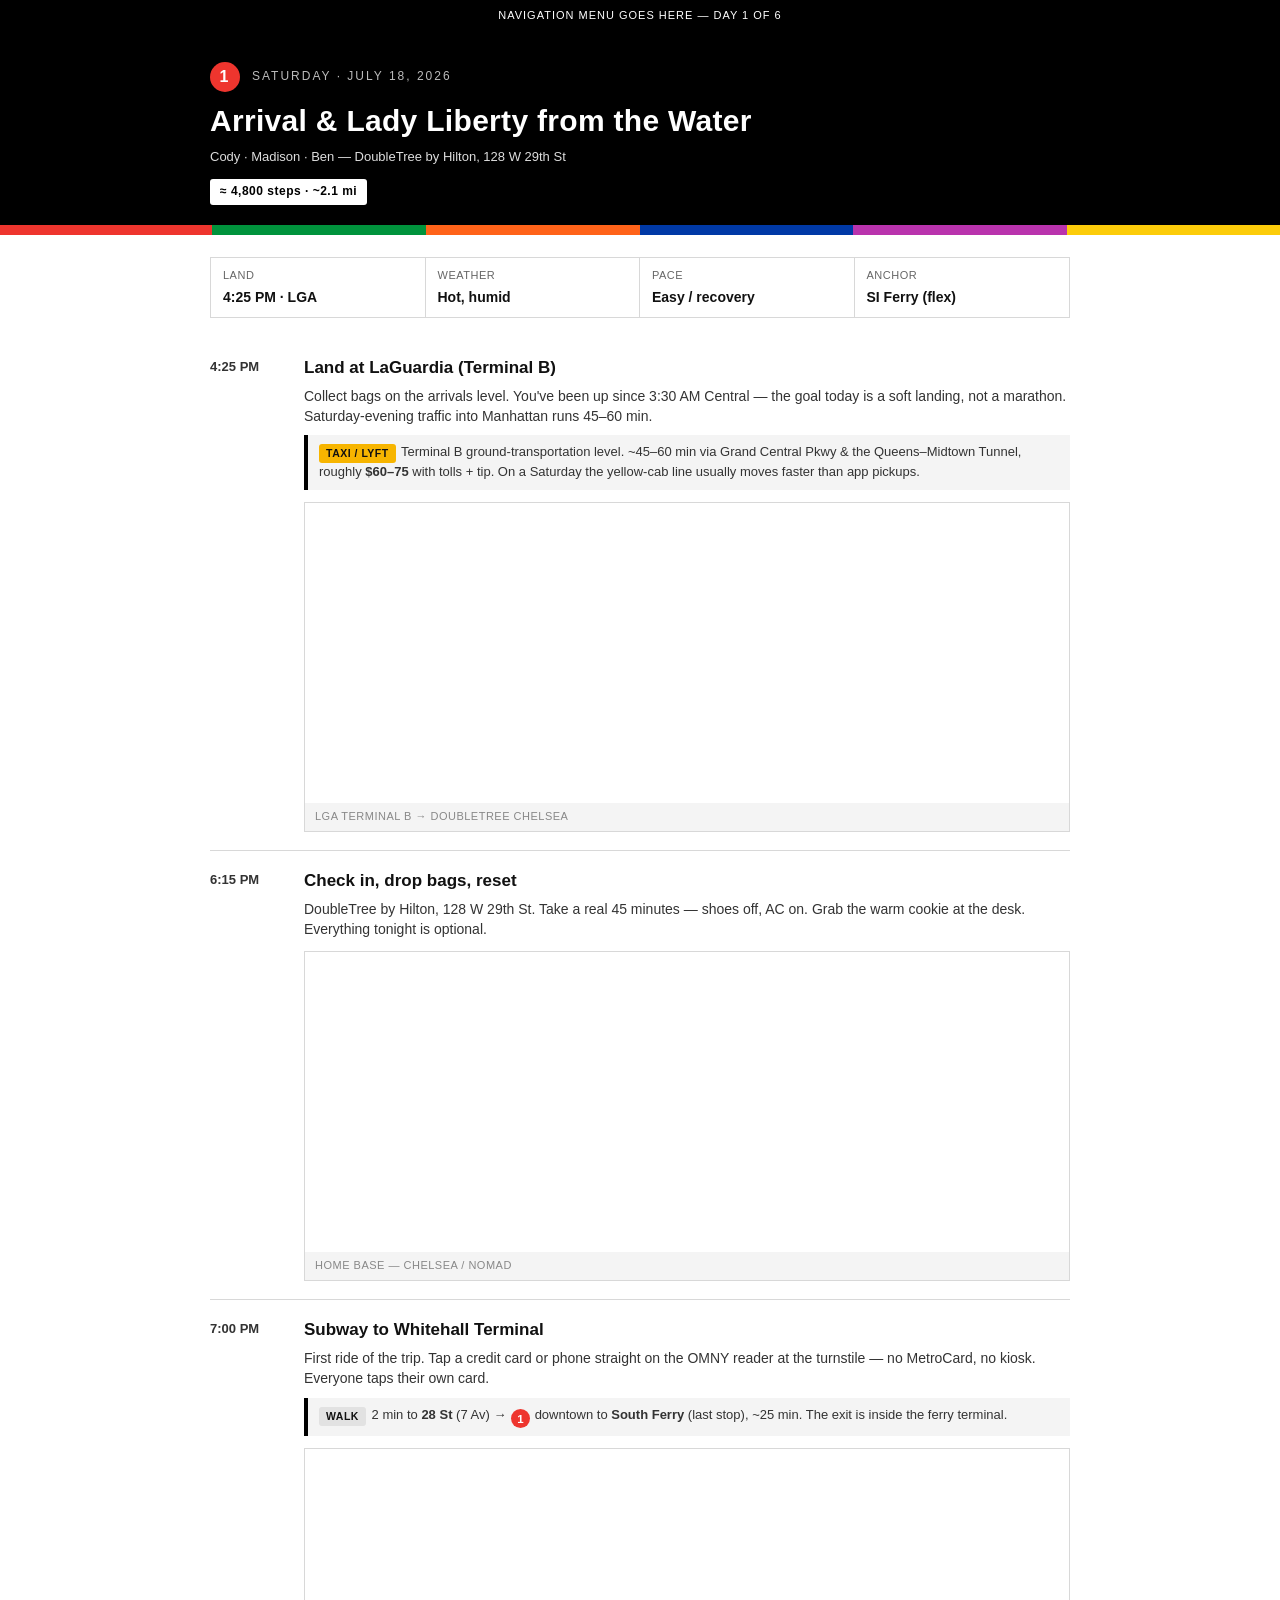
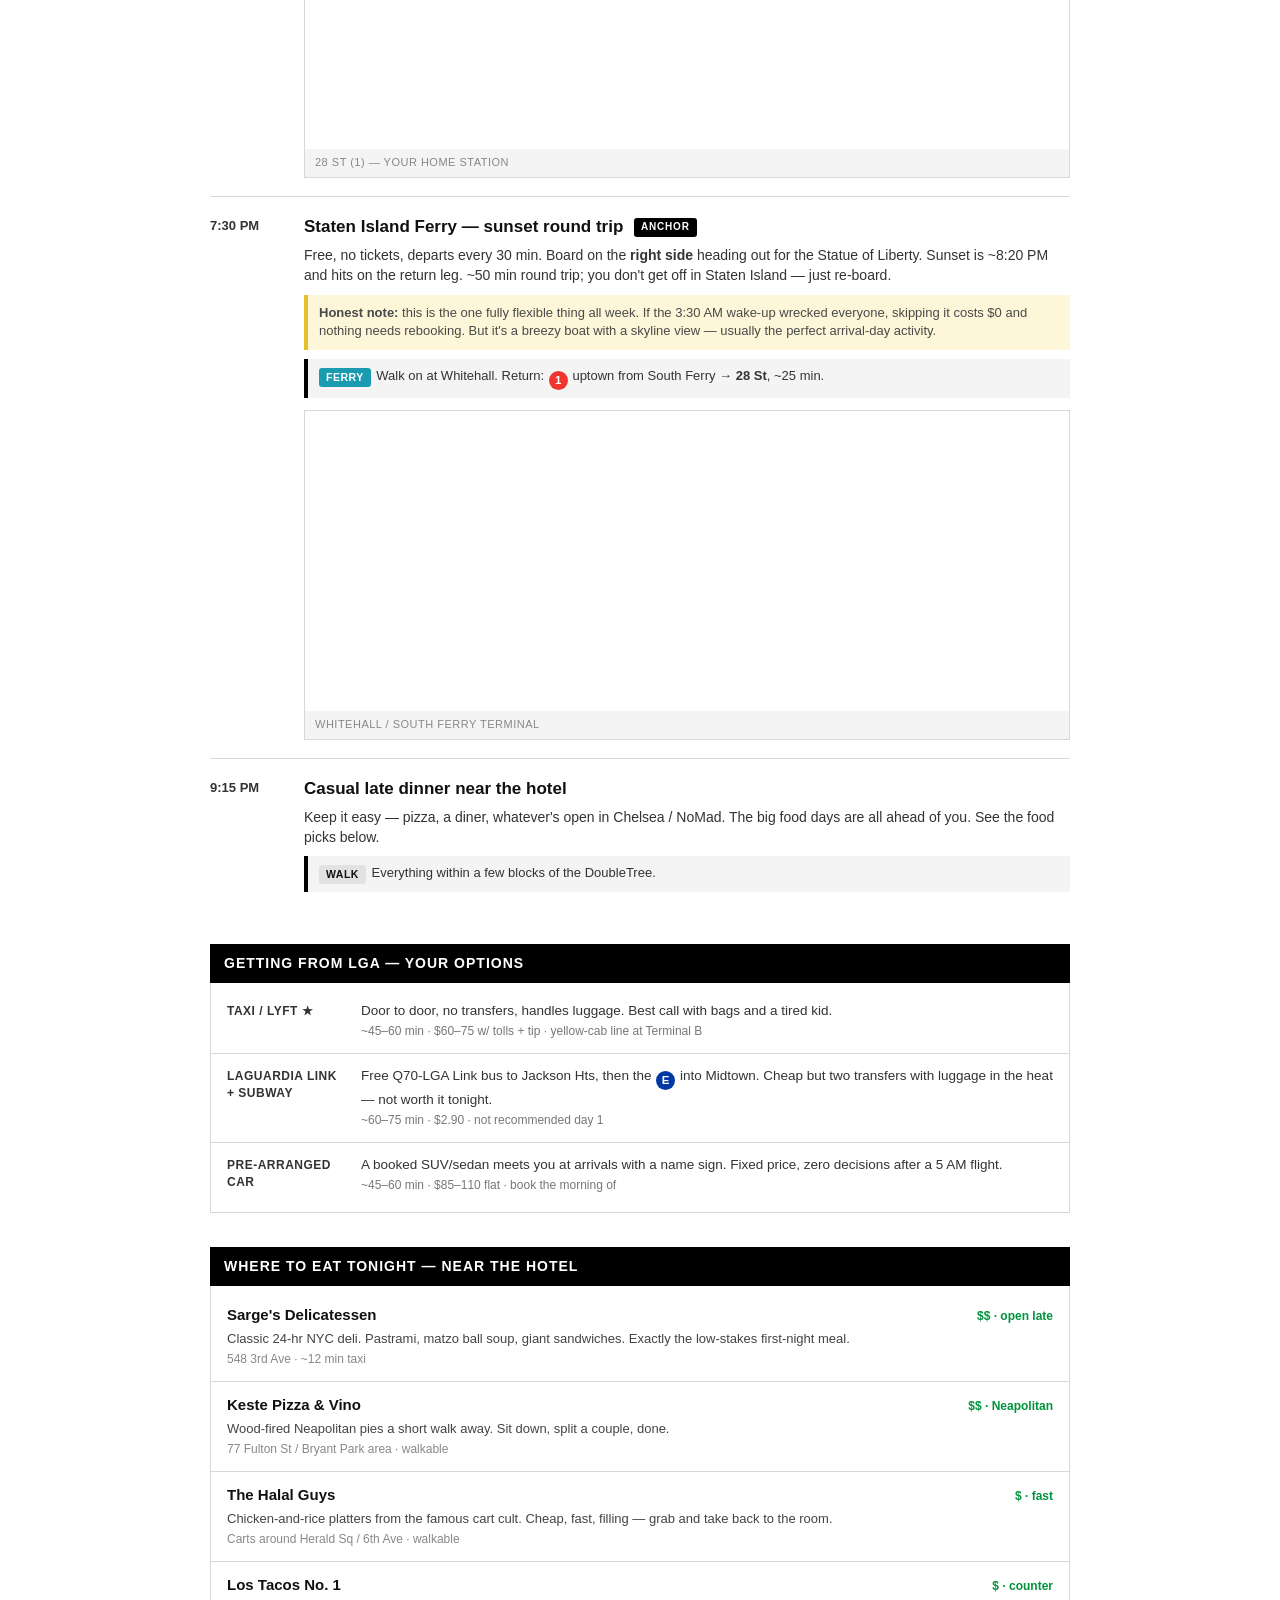
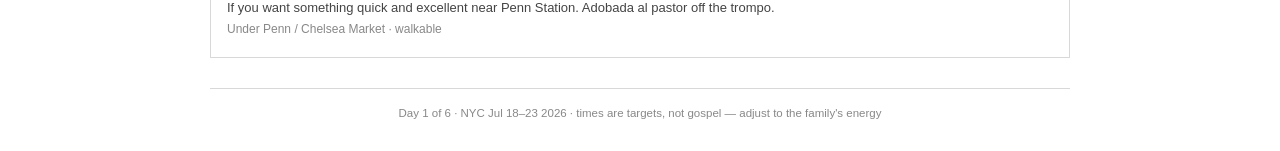
==== day1.html @ 5d7c2f26 "Add files via upload" ====
<!DOCTYPE html>
<html lang="en">
<head>
<meta charset="UTF-8">
<meta name="viewport" content="width=device-width, initial-scale=1.0">
<title>Day 1 · Sat Jul 18 — Arrival & Lady Liberty</title>
<link rel="stylesheet" href="style.css">
</head>
<body>
<div class="navnote">Navigation menu goes here — Day 1 of 6</div>

<header class="signboard">
  <div class="wrap">
    <div class="kicker"><span class="num" style="background:var(--d1)">1</span> Saturday · July 18, 2026</div>
    <h1>Arrival &amp; Lady Liberty from the Water</h1>
    <div class="sub">Cody · Madison · Ben — DoubleTree by Hilton, 128 W 29th St</div>
    <span class="stepchip">≈ 4,800 steps · ~2.1 mi</span>
  </div>
</header>

<div class="wrap">
  <div class="snapshot">
    <div class="cell">Land<b>4:25 PM · LGA</b></div>
    <div class="cell">Weather<b>Hot, humid</b></div>
    <div class="cell">Pace<b>Easy / recovery</b></div>
    <div class="cell">Anchor<b>SI Ferry (flex)</b></div>
  </div>

  <div class="stops">

    <div class="stop"><div class="t">4:25 PM</div><div>
      <div class="name">Land at LaGuardia (Terminal B)</div>
      <div class="note">Collect bags on the arrivals level. You've been up since 3:30 AM Central — the goal today is a soft landing, not a marathon. Saturday-evening traffic into Manhattan runs 45–60 min.</div>
      <div class="transit"><span class="chip taxi">TAXI / LYFT</span> Terminal B ground-transportation level. ~45–60 min via Grand Central Pkwy &amp; the Queens–Midtown Tunnel, roughly <b>$60–75</b> with tolls + tip. On a Saturday the yellow-cab line usually moves faster than app pickups.</div>
      <div class="map">
        <iframe loading="lazy" src="https://www.google.com/maps?q=LaGuardia+Airport+Terminal+B+to+128+W+29th+St+New+York&output=embed"></iframe>
        <div class="cap">LGA Terminal B → DoubleTree Chelsea</div>
      </div>
    </div></div>

    <div class="stop"><div class="t">6:15 PM</div><div>
      <div class="name">Check in, drop bags, reset</div>
      <div class="note">DoubleTree by Hilton, 128 W 29th St. Take a real 45 minutes — shoes off, AC on. Grab the warm cookie at the desk. Everything tonight is optional.</div>
      <div class="map">
        <iframe loading="lazy" src="https://www.google.com/maps?q=DoubleTree+by+Hilton+128+W+29th+St+New+York&output=embed"></iframe>
        <div class="cap">Home base — Chelsea / NoMad</div>
      </div>
    </div></div>

    <div class="stop"><div class="t">7:00 PM</div><div>
      <div class="name">Subway to Whitehall Terminal</div>
      <div class="note">First ride of the trip. Tap a credit card or phone straight on the OMNY reader at the turnstile — no MetroCard, no kiosk. Everyone taps their own card.</div>
      <div class="transit"><span class="chip walk">WALK</span> 2 min to <b>28 St</b> (7 Av) → <span class="rb r1">1</span> downtown to <b>South Ferry</b> (last stop), ~25 min. The exit is inside the ferry terminal.</div>
      <div class="map">
        <iframe loading="lazy" src="https://www.google.com/maps?q=28+St+1+train+station+7th+Ave+New+York&output=embed"></iframe>
        <div class="cap">28 St (1) — your home station</div>
      </div>
    </div></div>

    <div class="stop"><div class="t">7:30 PM</div><div>
      <div class="name">Staten Island Ferry — sunset round trip <span class="anchor">Anchor</span></div>
      <div class="note">Free, no tickets, departs every 30 min. Board on the <b>right side</b> heading out for the Statue of Liberty. Sunset is ~8:20 PM and hits on the return leg. ~50 min round trip; you don't get off in Staten Island — just re-board.</div>
      <div class="tip"><b>Honest note:</b> this is the one fully flexible thing all week. If the 3:30 AM wake-up wrecked everyone, skipping it costs $0 and nothing needs rebooking. But it's a breezy boat with a skyline view — usually the perfect arrival-day activity.</div>
      <div class="transit"><span class="chip ferry">FERRY</span> Walk on at Whitehall. Return: <span class="rb r1">1</span> uptown from South Ferry → <b>28 St</b>, ~25 min.</div>
      <div class="map">
        <iframe loading="lazy" src="https://www.google.com/maps?q=Staten+Island+Ferry+Whitehall+Terminal&output=embed"></iframe>
        <div class="cap">Whitehall / South Ferry Terminal</div>
      </div>
    </div></div>

    <div class="stop"><div class="t">9:15 PM</div><div>
      <div class="name">Casual late dinner near the hotel</div>
      <div class="note">Keep it easy — pizza, a diner, whatever's open in Chelsea / NoMad. The big food days are all ahead of you. See the food picks below.</div>
      <div class="transit"><span class="chip walk">WALK</span> Everything within a few blocks of the DoubleTree.</div>
    </div></div>

  </div>

  <!-- TRANSPORT OPTIONS -->
  <div class="blockhead">Getting from LGA — your options</div>
  <div class="blockbody">
    <div class="opt"><div class="lab">Taxi / Lyft ★</div><div class="body">Door to door, no transfers, handles luggage. Best call with bags and a tired kid.<div class="meta">~45–60 min · $60–75 w/ tolls + tip · yellow-cab line at Terminal B</div></div></div>
    <div class="opt"><div class="lab">LaGuardia Link + Subway</div><div class="body">Free Q70-LGA Link bus to Jackson Hts, then the <span class="rb rE">E</span> into Midtown. Cheap but two transfers with luggage in the heat — not worth it tonight.<div class="meta">~60–75 min · $2.90 · not recommended day 1</div></div></div>
    <div class="opt"><div class="lab">Pre-arranged car</div><div class="body">A booked SUV/sedan meets you at arrivals with a name sign. Fixed price, zero decisions after a 5 AM flight.<div class="meta">~45–60 min · $85–110 flat · book the morning of</div></div></div>
  </div>

  <!-- FOOD -->
  <div class="blockhead">Where to eat tonight — near the hotel</div>
  <div class="blockbody food">
    <div class="item"><div class="top"><span class="nm">Sarge's Delicatessen</span><span class="price">$$ · open late</span></div>
      <div class="desc">Classic 24-hr NYC deli. Pastrami, matzo ball soup, giant sandwiches. Exactly the low-stakes first-night meal.</div>
      <div class="addr">548 3rd Ave · ~12 min taxi</div></div>
    <div class="item"><div class="top"><span class="nm">Keste Pizza &amp; Vino</span><span class="price">$$ · Neapolitan</span></div>
      <div class="desc">Wood-fired Neapolitan pies a short walk away. Sit down, split a couple, done.</div>
      <div class="addr">77 Fulton St / Bryant Park area · walkable</div></div>
    <div class="item"><div class="top"><span class="nm">The Halal Guys</span><span class="price">$ · fast</span></div>
      <div class="desc">Chicken-and-rice platters from the famous cart cult. Cheap, fast, filling — grab and take back to the room.</div>
      <div class="addr">Carts around Herald Sq / 6th Ave · walkable</div></div>
    <div class="item"><div class="top"><span class="nm">Los Tacos No. 1</span><span class="price">$ · counter</span></div>
      <div class="desc">If you want something quick and excellent near Penn Station. Adobada al pastor off the trompo.</div>
      <div class="addr">Under Penn / Chelsea Market · walkable</div></div>
  </div>

  <footer>Day 1 of 6 · NYC Jul 18–23 2026 · times are targets, not gospel — adjust to the family's energy</footer>
</div>
</body>
</html>
---- style.css ----
:root{
  --d1:#EE352E; --d2:#00933C; --d3:#FF6319; --d4:#0039A6; --d5:#B933AD; --d6:#FCCC0A;
  --ink:#111; --paper:#fff; --rule:#d8d8d8; --soft:#f4f4f4;
}
*{box-sizing:border-box;margin:0;padding:0}
body{font-family:Helvetica,Arial,sans-serif;color:var(--ink);background:var(--paper);line-height:1.45}
.wrap{max-width:900px;margin:0 auto;padding:0 20px}

/* Signboard header */
.signboard{background:#000;color:#fff;padding:30px 0 20px;border-bottom:10px solid;
  border-image:linear-gradient(90deg,var(--d1) 0 16.6%,var(--d2) 0 33.3%,var(--d3) 0 50%,var(--d4) 0 66.6%,var(--d5) 0 83.3%,var(--d6) 0 100%) 1}
.signboard .kicker{font-size:12px;letter-spacing:2px;text-transform:uppercase;color:#bbb;display:flex;align-items:center;gap:12px}
.signboard .kicker .num{width:30px;height:30px;border-radius:50%;color:#fff;font-size:16px;font-weight:700;display:flex;align-items:center;justify-content:center;flex:none}
.signboard h1{font-size:30px;font-weight:700;letter-spacing:.3px;line-height:1.15;margin-top:12px}
.signboard .sub{margin-top:10px;font-size:13px;color:#ddd}
.signboard .stepchip{display:inline-block;margin-top:12px;background:#fff;color:#000;font-size:12px;font-weight:700;padding:4px 10px;border-radius:3px;letter-spacing:.5px}

/* Snapshot bar */
.snapshot{display:grid;grid-template-columns:repeat(4,1fr);border:1px solid var(--rule);margin:22px 0 6px}
.snapshot .cell{padding:10px 12px;font-size:11px;color:#666;border-right:1px solid var(--rule);text-transform:uppercase;letter-spacing:.5px}
.snapshot .cell:last-child{border-right:none}
.snapshot .cell b{display:block;color:var(--ink);font-size:14px;margin-top:3px;text-transform:none;letter-spacing:0}
@media(max-width:640px){.snapshot{grid-template-columns:1fr 1fr}.snapshot .cell{border-bottom:1px solid var(--rule)}}

/* Stops */
.stops{margin-top:20px}
.stop{display:grid;grid-template-columns:78px 1fr;gap:16px;padding:18px 0;border-bottom:1px solid var(--rule)}
.stop:last-child{border-bottom:none}
.stop .t{font-size:13px;font-weight:700;padding-top:2px;color:#333}
.name{font-size:17px;font-weight:700}
.note{font-size:14px;color:#333;margin-top:5px}
.anchor{display:inline-block;background:#000;color:#fff;font-size:10px;font-weight:700;letter-spacing:.8px;text-transform:uppercase;padding:2px 7px;border-radius:3px;margin-left:6px;vertical-align:2px}

/* Transit strip */
.transit{background:var(--soft);border-left:4px solid #000;font-size:13px;color:#333;padding:8px 11px;margin-top:9px}
.transit b{font-weight:700}
.rb{display:inline-flex;align-items:center;justify-content:center;width:19px;height:19px;border-radius:50%;color:#fff;font-size:11.5px;font-weight:700;vertical-align:-4px;margin:0 1px}
.rb.r1,.rb.r2,.rb.r3{background:#EE352E}
.rb.r4,.rb.r5,.rb.r6{background:#00933C}
.rb.rA,.rb.rC,.rb.rE{background:#0039A6}
.rb.rB,.rb.rD,.rb.rF,.rb.rM{background:#FF6319}
.rb.rN,.rb.rQ,.rb.rR,.rb.rW{background:#FCCC0A;color:#111}
.rb.rL{background:#A7A9AC}
.rb.rJ,.rb.rZ{background:#996633}
.rb.rS{background:#808183}
.chip{display:inline-block;font-size:10.5px;font-weight:700;letter-spacing:.5px;padding:2px 7px;border-radius:3px;vertical-align:-1px;margin-right:2px}
.chip.walk{background:#e2e2e2;color:#111}
.chip.taxi{background:#f7b500;color:#111}
.chip.ferry{background:#1b9bb0;color:#fff}
.chip.fly{background:#333;color:#fff}
.chip.subway{background:#000;color:#fff}

/* Tips + flex */
.tip{background:#fdf6d8;border-left:4px solid #e5c02a;font-size:13px;color:#4a4a4a;padding:9px 11px;margin-top:9px}
.flexnote{font-size:13px;font-style:italic;color:#666;margin-top:7px}

/* Map embeds */
.map{margin-top:12px;border:1px solid var(--rule)}
.map iframe{display:block;width:100%;height:300px;border:0}
.map .cap{font-size:11px;color:#888;padding:6px 10px;background:var(--soft);text-transform:uppercase;letter-spacing:.5px}

/* Options grids (transport / food) */
.blockhead{background:#000;color:#fff;font-size:14px;font-weight:700;letter-spacing:1px;text-transform:uppercase;padding:9px 14px;margin-top:34px}
.blockbody{border:1px solid var(--rule);border-top:none;padding:6px 0}
.opt{display:grid;grid-template-columns:120px 1fr;gap:14px;padding:12px 16px;border-bottom:1px solid var(--rule)}
.opt:last-child{border-bottom:none}
.opt .lab{font-size:12px;font-weight:700;text-transform:uppercase;letter-spacing:.5px;color:#333;padding-top:2px}
.opt .body{font-size:13.5px;color:#333}
.opt .body .meta{font-size:12px;color:#777;margin-top:3px}
.opt .body a{color:#0039A6}

/* Food cards */
.food{display:grid;grid-template-columns:1fr;gap:0}
.food .item{padding:12px 16px;border-bottom:1px solid var(--rule)}
.food .item:last-child{border-bottom:none}
.food .item .top{display:flex;justify-content:space-between;align-items:baseline;gap:10px;flex-wrap:wrap}
.food .item .nm{font-size:15px;font-weight:700}
.food .item .price{font-size:12px;color:#00933C;font-weight:700;white-space:nowrap}
.food .item .desc{font-size:13px;color:#444;margin-top:4px}
.food .item .addr{font-size:12px;color:#888;margin-top:3px}

/* Nav placeholder */
.navnote{background:#000;color:#fff;text-align:center;font-size:11px;letter-spacing:1px;text-transform:uppercase;padding:8px}

footer{margin:30px 0;font-size:11.5px;color:#888;text-align:center;border-top:1px solid var(--rule);padding-top:16px}
@media print{.signboard{-webkit-print-color-adjust:exact;print-color-adjust:exact}}
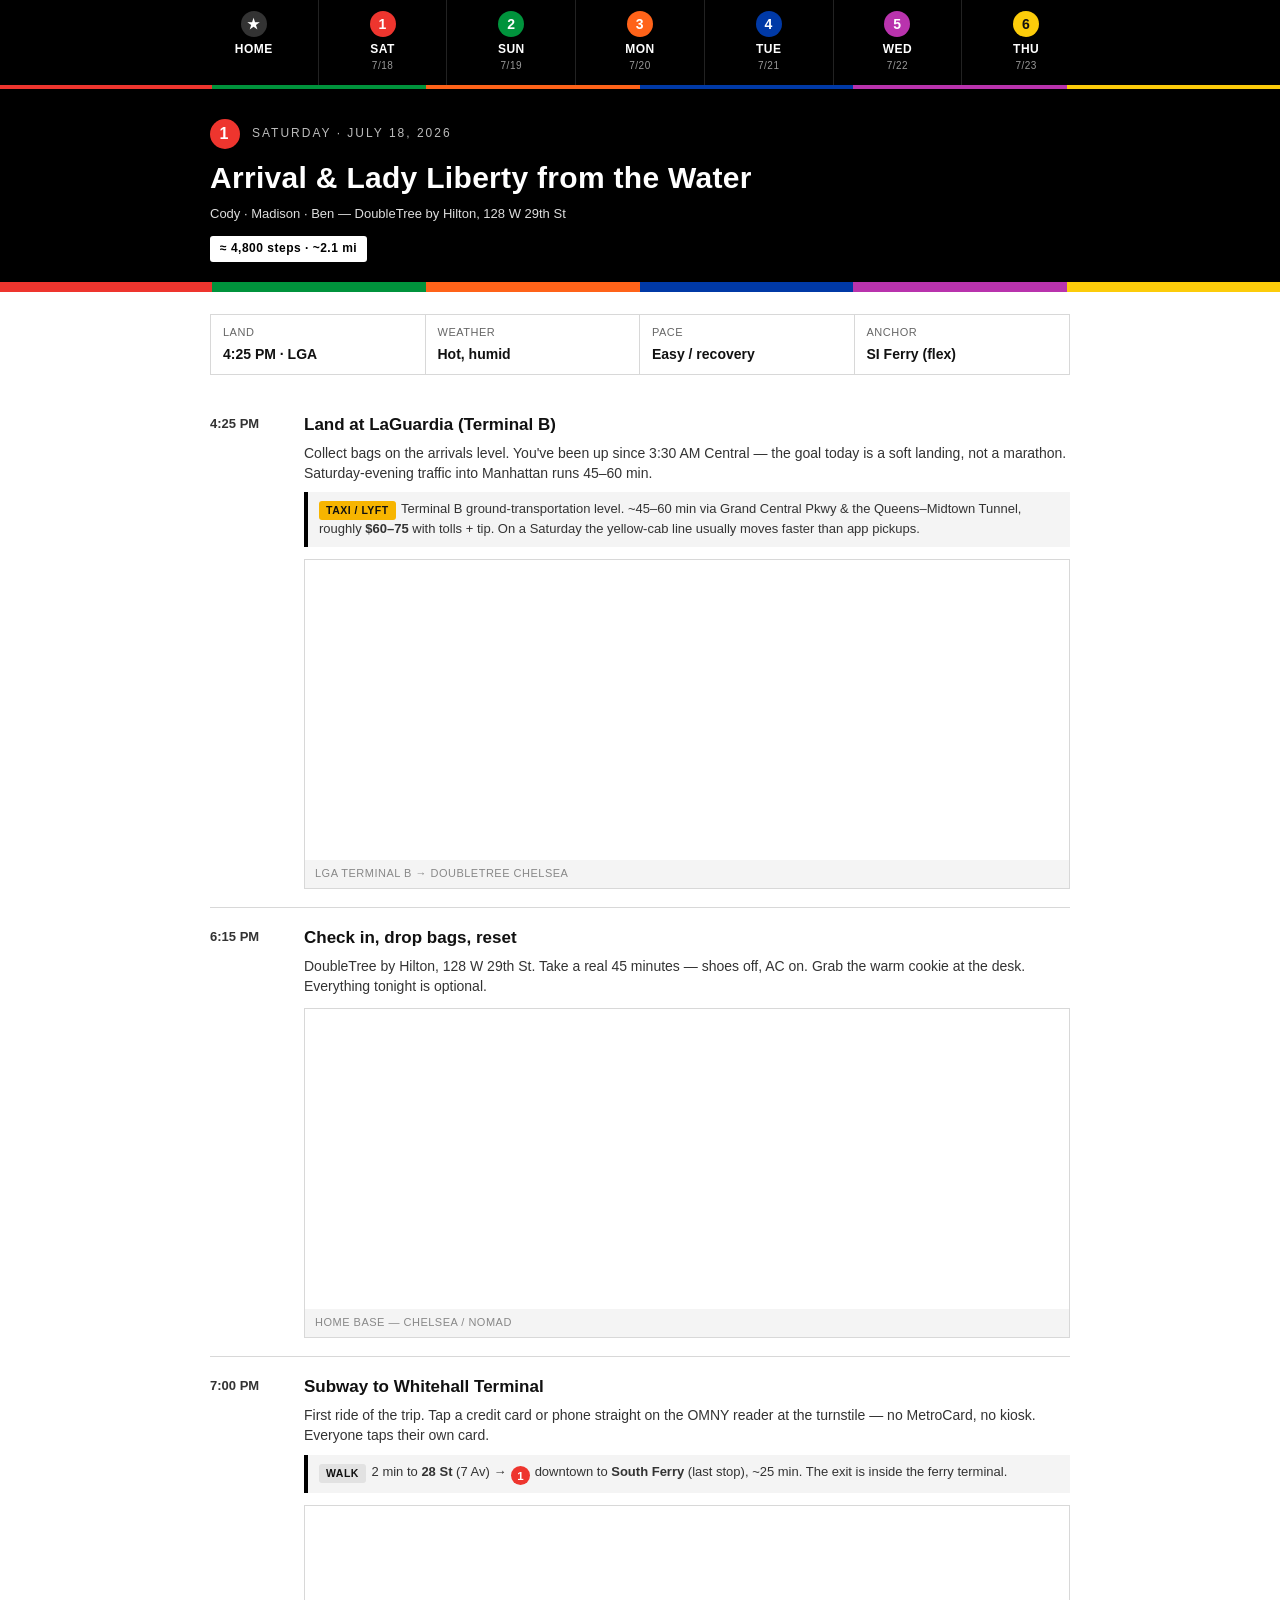
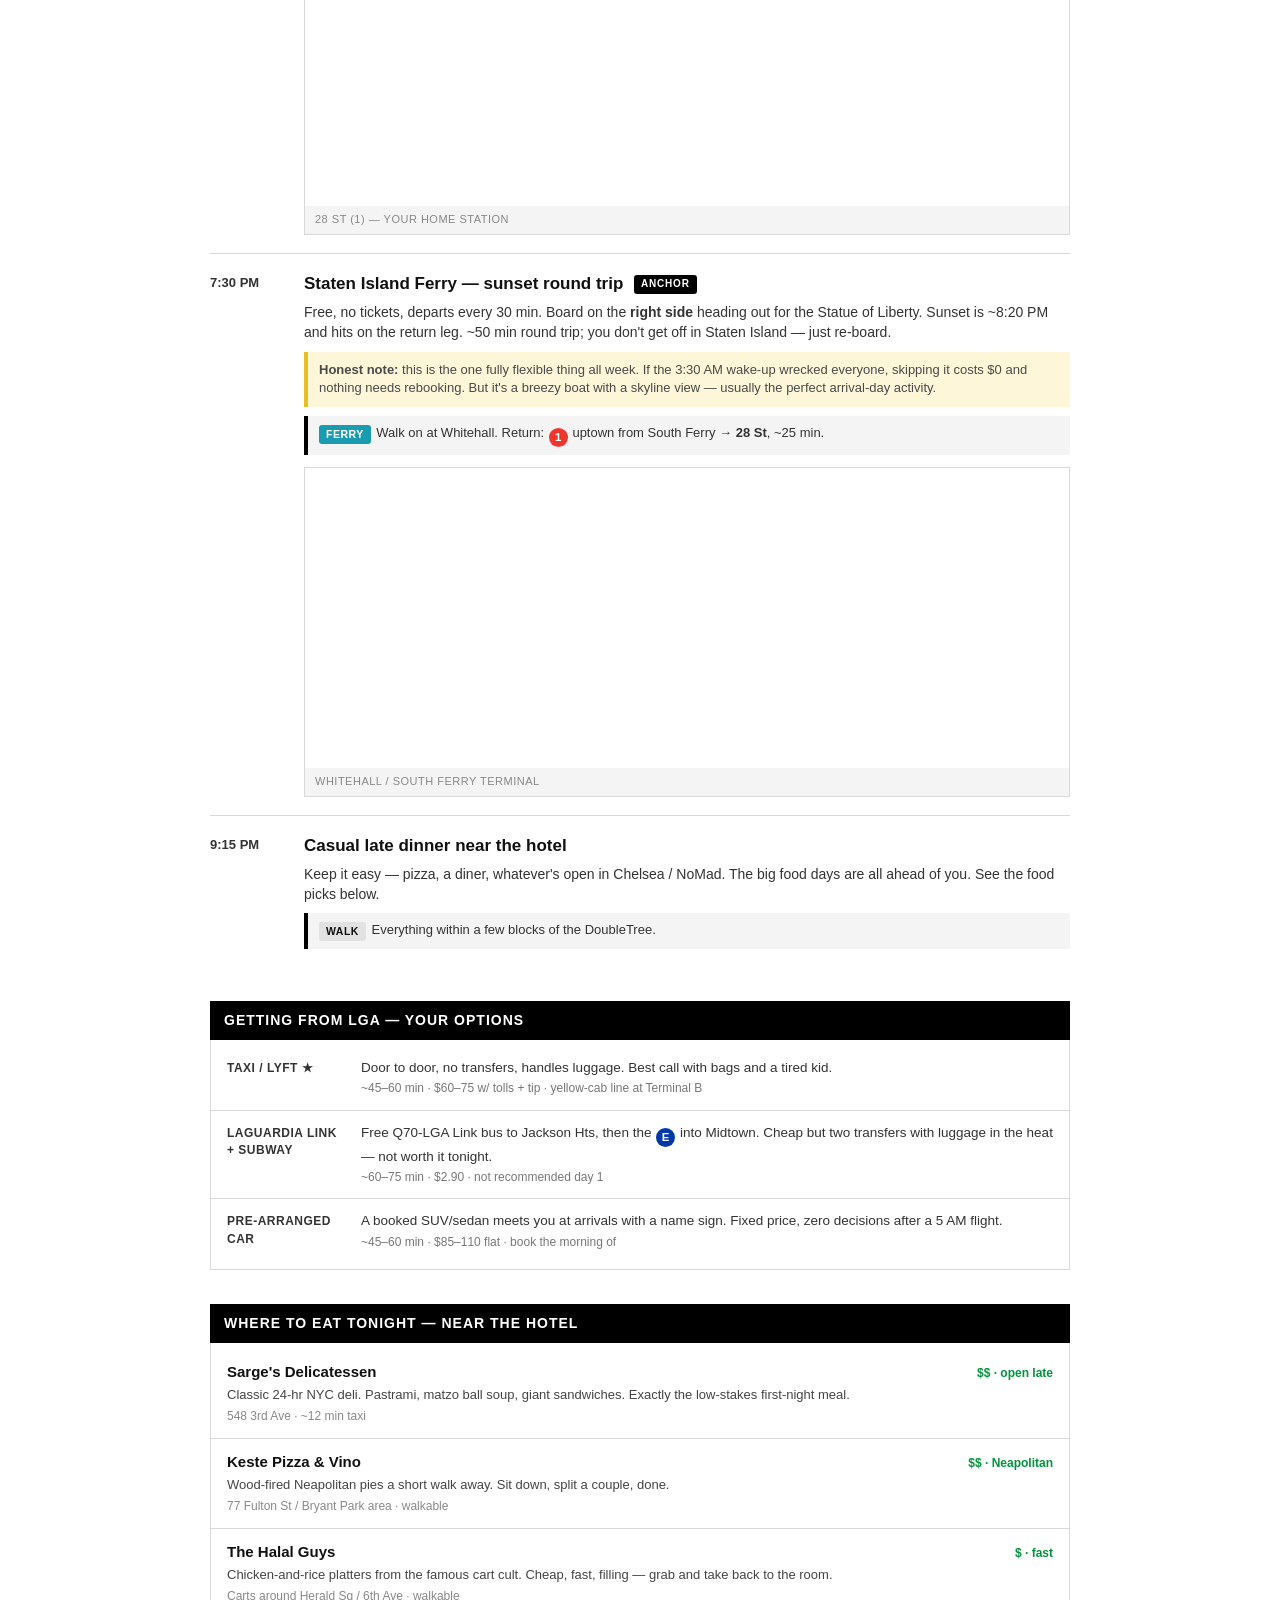
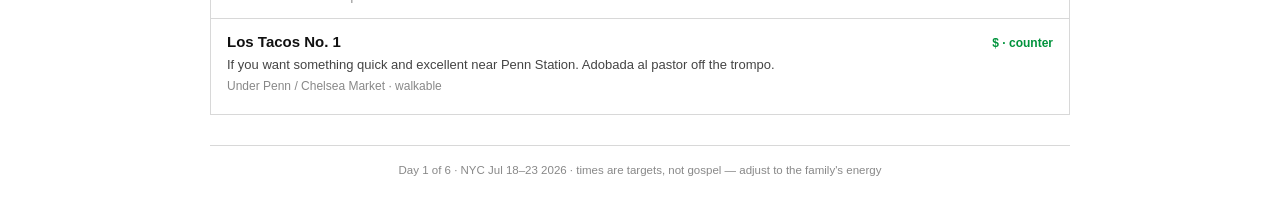
==== commit 0639e8c3: "Add files via upload" ====
--- a/day1.html
+++ b/day1.html
@@ -7,7 +7,7 @@
 <link rel="stylesheet" href="style.css">
 </head>
 <body>
-<div class="navnote">Navigation menu goes here — Day 1 of 6</div>
+<nav class="daynav"><div class="inner"><a href="index.html"><span class="n" style="background:#333">★</span><span class="dw">Home</span><span class="dt"></span></a><a href="day1.html" class="active"><span class="n" style="background:var(--d1)">1</span><span class="dw">Sat</span><span class="dt">7/18</span></a><a href="day2.html"><span class="n" style="background:var(--d2)">2</span><span class="dw">Sun</span><span class="dt">7/19</span></a><a href="day3.html"><span class="n" style="background:var(--d3)">3</span><span class="dw">Mon</span><span class="dt">7/20</span></a><a href="day4.html"><span class="n" style="background:var(--d4)">4</span><span class="dw">Tue</span><span class="dt">7/21</span></a><a href="day5.html"><span class="n" style="background:var(--d5)">5</span><span class="dw">Wed</span><span class="dt">7/22</span></a><a href="day6.html"><span class="n" style="background:var(--d6);color:#111">6</span><span class="dw">Thu</span><span class="dt">7/23</span></a></div></nav>
 
 <header class="signboard">
   <div class="wrap">
--- a/style.css
+++ b/style.css
@@ -84,3 +84,44 @@
 
 footer{margin:30px 0;font-size:11.5px;color:#888;text-align:center;border-top:1px solid var(--rule);padding-top:16px}
 @media print{.signboard{-webkit-print-color-adjust:exact;print-color-adjust:exact}}
+
+/* ============ INDEX / OVERVIEW PAGE ============ */
+/* Sticky day nav */
+.daynav{position:sticky;top:0;z-index:50;background:#000;border-bottom:4px solid;
+  border-image:linear-gradient(90deg,var(--d1) 0 16.6%,var(--d2) 0 33.3%,var(--d3) 0 50%,var(--d4) 0 66.6%,var(--d5) 0 83.3%,var(--d6) 0 100%) 1}
+.daynav .inner{max-width:900px;margin:0 auto;display:flex;gap:0;overflow-x:auto}
+.daynav a{flex:1;min-width:64px;text-align:center;text-decoration:none;color:#fff;padding:11px 6px;
+  font-size:11px;letter-spacing:.5px;text-transform:uppercase;border-right:1px solid #222;transition:background .15s}
+.daynav a:last-child{border-right:none}
+.daynav a:hover,.daynav a:focus{background:#1a1a1a}
+.daynav a .n{display:flex;align-items:center;justify-content:center;width:26px;height:26px;border-radius:50%;
+  color:#fff;font-size:14px;font-weight:700;margin:0 auto 4px}
+.daynav a .dw{display:block;font-weight:700;font-size:12px}
+.daynav a .dt{display:block;color:#999;font-size:10px;margin-top:1px}
+
+/* Overview intro */
+.intro{padding:30px 0 6px}
+.intro h1{font-size:30px;font-weight:700;line-height:1.12}
+.intro .lede{font-size:15px;color:#444;margin-top:10px;max-width:64ch}
+.tripfacts{display:grid;grid-template-columns:repeat(4,1fr);border:1px solid var(--rule);margin:22px 0 6px}
+.tripfacts .cell{padding:12px;font-size:11px;color:#666;border-right:1px solid var(--rule);text-transform:uppercase;letter-spacing:.5px}
+.tripfacts .cell:last-child{border-right:none}
+.tripfacts .cell b{display:block;color:var(--ink);font-size:15px;margin-top:3px;text-transform:none;letter-spacing:0}
+@media(max-width:640px){.tripfacts{grid-template-columns:1fr 1fr}.tripfacts .cell{border-bottom:1px solid var(--rule)}}
+
+/* Day overview cards */
+.daycard{display:block;text-decoration:none;color:inherit;border:1px solid var(--rule);margin-top:16px;transition:box-shadow .15s,transform .15s}
+.daycard:hover,.daycard:focus{box-shadow:0 4px 18px rgba(0,0,0,.12);transform:translateY(-2px)}
+.daycard .cardhead{display:flex;align-items:center;gap:14px;padding:14px 18px;color:#fff}
+.daycard .cardhead .bul{width:38px;height:38px;border-radius:50%;background:rgba(255,255,255,.22);
+  display:flex;align-items:center;justify-content:center;font-size:19px;font-weight:700;flex:none}
+.daycard .cardhead .ht{flex:1}
+.daycard .cardhead .dow{display:block;font-size:11px;letter-spacing:1px;text-transform:uppercase;opacity:.85}
+.daycard .cardhead h2{font-size:18px;font-weight:700;margin-top:2px}
+.daycard .cardhead .go{font-size:22px;font-weight:700;opacity:.8}
+.daycard .cardbody{padding:14px 18px 16px;background:#fff}
+.daycard .cardbody .beats{font-size:13.5px;color:#333;line-height:1.5}
+.daycard .cardbody .beats b{color:#000}
+.daycard .cardmeta{display:flex;gap:16px;flex-wrap:wrap;margin-top:12px;padding-top:11px;border-top:1px solid var(--rule);font-size:12px;color:#666}
+.daycard .cardmeta .m b{color:#000;font-weight:700}
+.daycard .cardmeta .anchor-tag{font-weight:700;color:#000}
